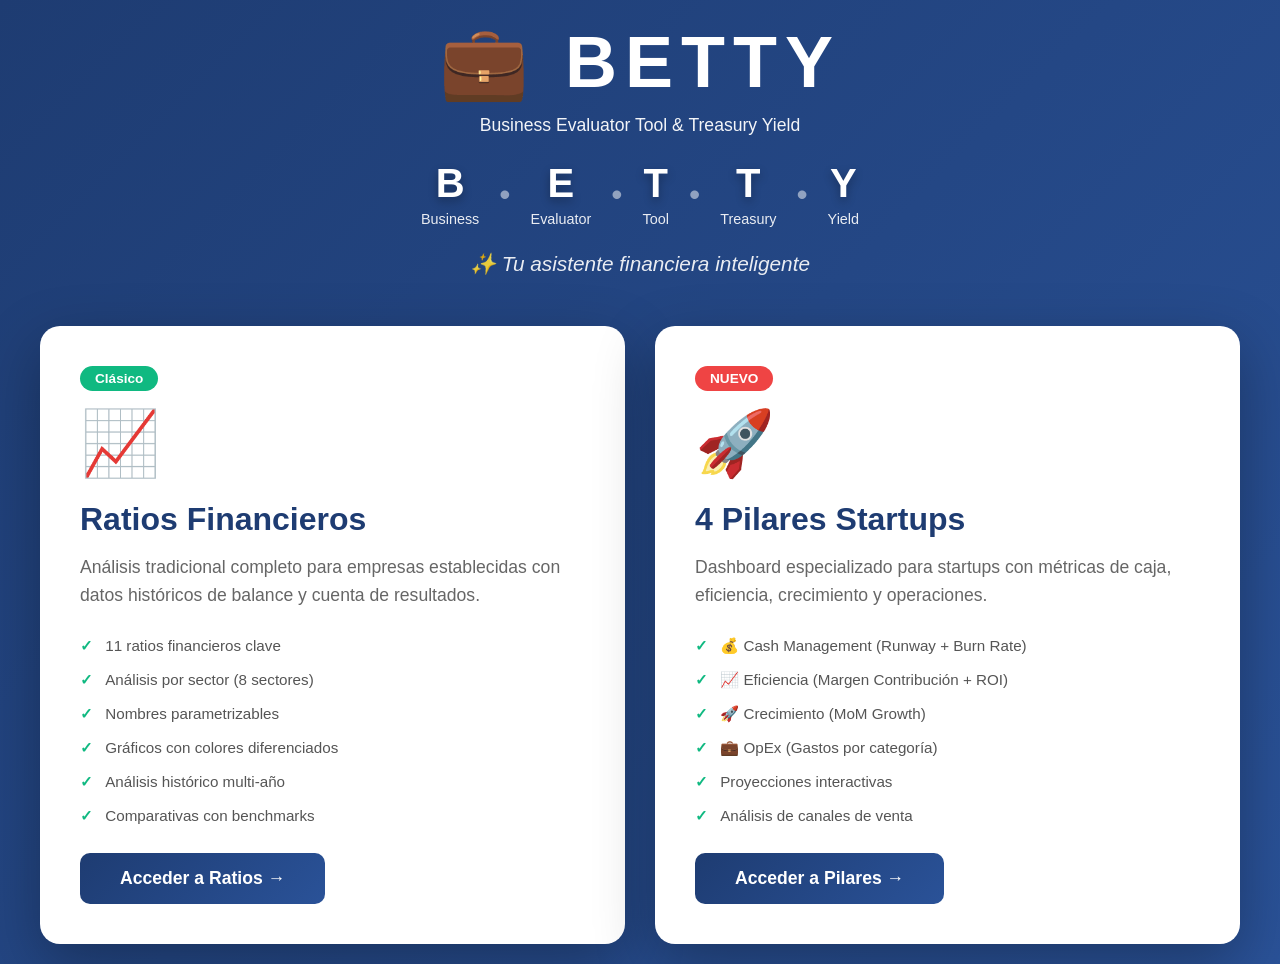
==== templates/index.html @ 8366deec "feat: BETTY v4.0 - Correcciones + estilos" ====
<!DOCTYPE html>
<html lang="es">
<head>
    <meta charset="UTF-8">
    <meta name="viewport" content="width=device-width, initial-scale=1.0">
    <title>BETTY - Business Evaluator Tool & Treasury Yield</title>
    <style>
        * {
            margin: 0;
            padding: 0;
            box-sizing: border-box;
        }

        body {
            font-family: -apple-system, BlinkMacSystemFont, 'Segoe UI', Roboto, Oxygen, Ubuntu, Cantarell, sans-serif;
            background: linear-gradient(135deg, #1e3c72 0%, #2a5298 100%);
            min-height: 100vh;
            display: flex;
            align-items: center;
            justify-content: center;
            padding: 20px;
        }

        .container {
            max-width: 1200px;
            width: 100%;
        }

        .header {
            text-align: center;
            color: white;
            margin-bottom: 50px;
        }

        .header h1 {
            font-size: 4.5em;
            margin-bottom: 10px;
            font-weight: 700;
            letter-spacing: 8px;
        }

        .header .subtitle {
            font-size: 1.1em;
            opacity: 0.95;
            margin-bottom: 25px;
            font-weight: 500;
        }

        .betty-meaning {
            display: flex;
            justify-content: center;
            align-items: center;
            gap: 15px;
            margin: 25px 0;
            flex-wrap: wrap;
        }

        .betty-letter {
            display: flex;
            flex-direction: column;
            align-items: center;
            gap: 5px;
        }

        .betty-letter .letter {
            font-size: 2.5em;
            font-weight: 700;
            color: #fff;
            text-shadow: 0 4px 10px rgba(0, 0, 0, 0.3);
        }

        .betty-letter .word {
            font-size: 0.9em;
            opacity: 0.9;
            font-weight: 500;
        }

        .betty-separator {
            font-size: 2em;
            opacity: 0.5;
            margin: 0 5px;
        }

        .tagline {
            font-size: 1.2em;
            opacity: 0.95;
            font-style: italic;
            margin-top: 15px;
        }

        .header p {
            font-size: 1.3em;
            opacity: 0.9;
        }

        .mode-selector {
            display: grid;
            grid-template-columns: repeat(auto-fit, minmax(450px, 1fr));
            gap: 30px;
            margin-top: 40px;
        }

        .mode-card {
            background: white;
            border-radius: 20px;
            padding: 40px;
            box-shadow: 0 20px 60px rgba(0, 0, 0, 0.3);
            transition: all 0.3s ease;
            cursor: pointer;
            text-decoration: none;
            color: inherit;
            display: block;
        }

        .mode-card:hover {
            transform: translateY(-10px);
            box-shadow: 0 30px 80px rgba(0, 0, 0, 0.4);
        }

        .mode-icon {
            font-size: 4em;
            margin-bottom: 20px;
        }

        .mode-card h2 {
            color: #1e3c72;
            font-size: 2em;
            margin-bottom: 15px;
        }

        .mode-card p {
            color: #666;
            font-size: 1.1em;
            line-height: 1.6;
            margin-bottom: 20px;
        }

        .mode-features {
            list-style: none;
            padding: 0;
            margin-top: 20px;
        }

        .mode-features li {
            padding: 8px 0;
            color: #555;
            font-size: 0.95em;
        }

        .mode-features li:before {
            content: "✓ ";
            color: #10b981;
            font-weight: bold;
            margin-right: 8px;
        }

        .mode-button {
            display: inline-block;
            background: linear-gradient(135deg, #1e3c72 0%, #2a5298 100%);
            color: white;
            padding: 15px 40px;
            border-radius: 10px;
            font-size: 1.1em;
            font-weight: 600;
            margin-top: 20px;
            transition: all 0.3s ease;
        }

        .mode-card:hover .mode-button {
            background: linear-gradient(135deg, #2a5298 0%, #3b6fc5 100%);
            transform: scale(1.05);
        }

        .badge {
            display: inline-block;
            background: #10b981;
            color: white;
            padding: 5px 15px;
            border-radius: 20px;
            font-size: 0.85em;
            font-weight: 600;
            margin-bottom: 15px;
        }

        .badge.new {
            background: #ef4444;
        }

        @media (max-width: 768px) {
            .header h1 {
                font-size: 3em;
                letter-spacing: 5px;
            }

            .header .subtitle {
                font-size: 0.85em;
            }

            .betty-meaning {
                gap: 10px;
            }

            .betty-letter .letter {
                font-size: 2em;
            }

            .betty-letter .word {
                font-size: 0.75em;
            }

            .betty-separator {
                font-size: 1.5em;
            }

            .tagline {
                font-size: 1em;
            }

            .mode-selector {
                grid-template-columns: 1fr;
            }

            .mode-card {
                padding: 30px;
            }
        }
    </style>
</head>
<body>
    <div class="container">
        <div class="header">
            <h1>💼 BETTY</h1>
            <p class="subtitle">Business Evaluator Tool & Treasury Yield</p>
            
            <div class="betty-meaning">
                <div class="betty-letter">
                    <div class="letter">B</div>
                    <div class="word">Business</div>
                </div>
                <span class="betty-separator">•</span>
                <div class="betty-letter">
                    <div class="letter">E</div>
                    <div class="word">Evaluator</div>
                </div>
                <span class="betty-separator">•</span>
                <div class="betty-letter">
                    <div class="letter">T</div>
                    <div class="word">Tool</div>
                </div>
                <span class="betty-separator">•</span>
                <div class="betty-letter">
                    <div class="letter">T</div>
                    <div class="word">Treasury</div>
                </div>
                <span class="betty-separator">•</span>
                <div class="betty-letter">
                    <div class="letter">Y</div>
                    <div class="word">Yield</div>
                </div>
            </div>
            
            <p class="tagline">✨ Tu asistente financiera inteligente</p>
        </div>

        <div class="mode-selector">
            <!-- Modo Ratios Tradicionales -->
            <a href="/ratios" class="mode-card">
                <span class="badge">Clásico</span>
                <div class="mode-icon">📈</div>
                <h2>Ratios Financieros</h2>
                <p>Análisis tradicional completo para empresas establecidas con datos históricos de balance y cuenta de resultados.</p>
                
                <ul class="mode-features">
                    <li>11 ratios financieros clave</li>
                    <li>Análisis por sector (8 sectores)</li>
                    <li>Nombres parametrizables</li>
                    <li>Gráficos con colores diferenciados</li>
                    <li>Análisis histórico multi-año</li>
                    <li>Comparativas con benchmarks</li>
                </ul>

                <div class="mode-button">Acceder a Ratios →</div>
            </a>

            <!-- Modo 4 Pilares Startups -->
            <a href="/pilares" class="mode-card">
                <span class="badge new">NUEVO</span>
                <div class="mode-icon">🚀</div>
                <h2>4 Pilares Startups</h2>
                <p>Dashboard especializado para startups con métricas de caja, eficiencia, crecimiento y operaciones.</p>
                
                <ul class="mode-features">
                    <li>💰 Cash Management (Runway + Burn Rate)</li>
                    <li>📈 Eficiencia (Margen Contribución + ROI)</li>
                    <li>🚀 Crecimiento (MoM Growth)</li>
                    <li>💼 OpEx (Gastos por categoría)</li>
                    <li>Proyecciones interactivas</li>
                    <li>Análisis de canales de venta</li>
                </ul>

                <div class="mode-button">Acceder a Pilares →</div>
            </a>
        </div>
    </div>
</body>
</html>
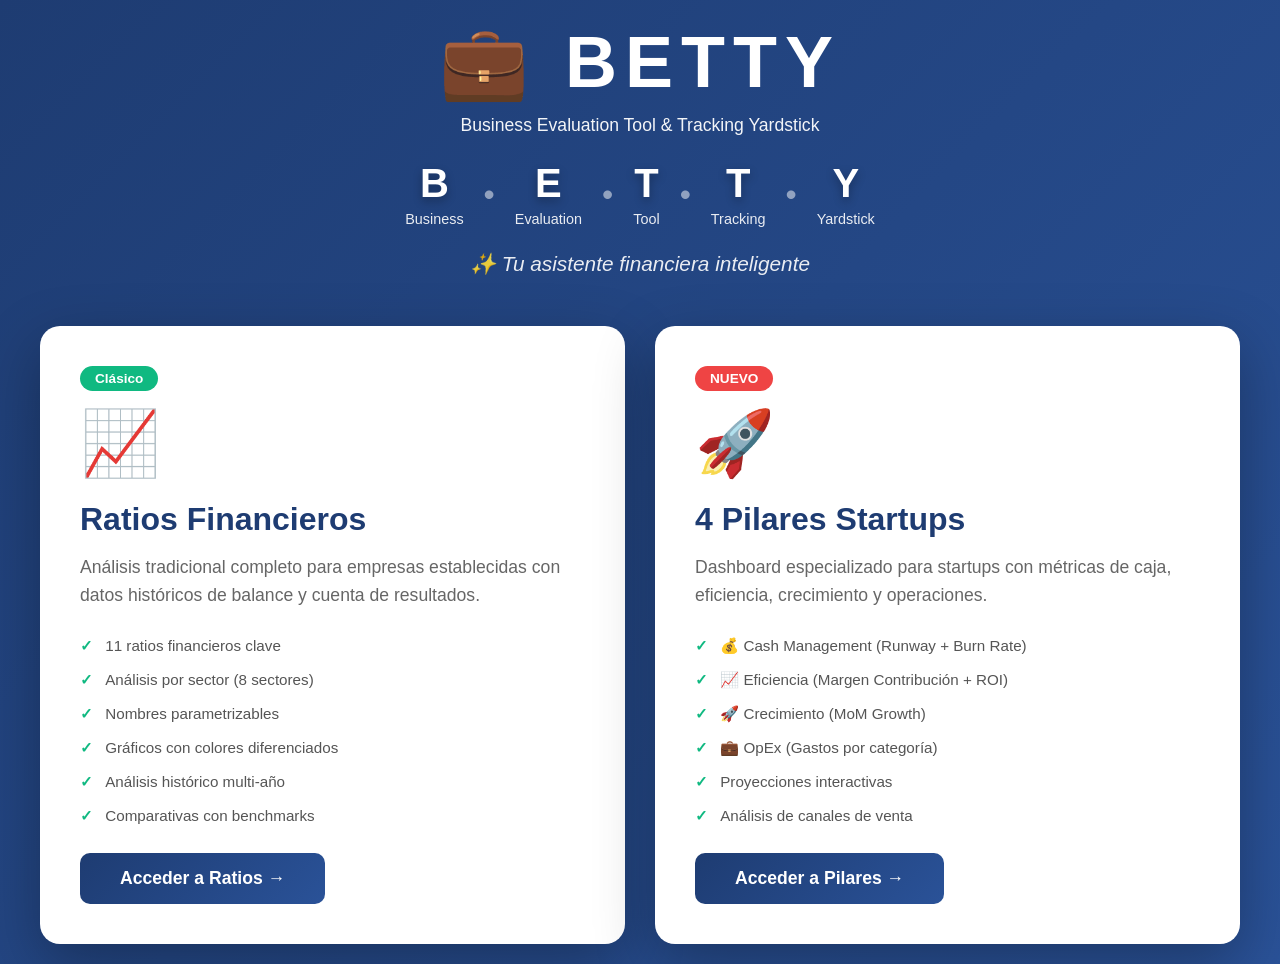
==== commit 7fae95d6: "Renombra acronimo BETTY, unifica bandas de interpretacion con el Glosario y agrega documentos de TFM" ====
--- a/templates/index.html
+++ b/templates/index.html
@@ -3,7 +3,7 @@
 <head>
     <meta charset="UTF-8">
     <meta name="viewport" content="width=device-width, initial-scale=1.0">
-    <title>BETTY - Business Evaluator Tool & Treasury Yield</title>
+    <title>BETTY - Business Evaluation Tool & Tracking Yardstick</title>
     <style>
         * {
             margin: 0;
@@ -230,8 +230,8 @@
     <div class="container">
         <div class="header">
             <h1>💼 BETTY</h1>
-            <p class="subtitle">Business Evaluator Tool & Treasury Yield</p>
-            
+            <p class="subtitle">Business Evaluation Tool & Tracking Yardstick</p>
+
             <div class="betty-meaning">
                 <div class="betty-letter">
                     <div class="letter">B</div>
@@ -240,7 +240,7 @@
                 <span class="betty-separator">•</span>
                 <div class="betty-letter">
                     <div class="letter">E</div>
-                    <div class="word">Evaluator</div>
+                    <div class="word">Evaluation</div>
                 </div>
                 <span class="betty-separator">•</span>
                 <div class="betty-letter">
@@ -250,12 +250,12 @@
                 <span class="betty-separator">•</span>
                 <div class="betty-letter">
                     <div class="letter">T</div>
-                    <div class="word">Treasury</div>
+                    <div class="word">Tracking</div>
                 </div>
                 <span class="betty-separator">•</span>
                 <div class="betty-letter">
                     <div class="letter">Y</div>
-                    <div class="word">Yield</div>
+                    <div class="word">Yardstick</div>
                 </div>
             </div>
             
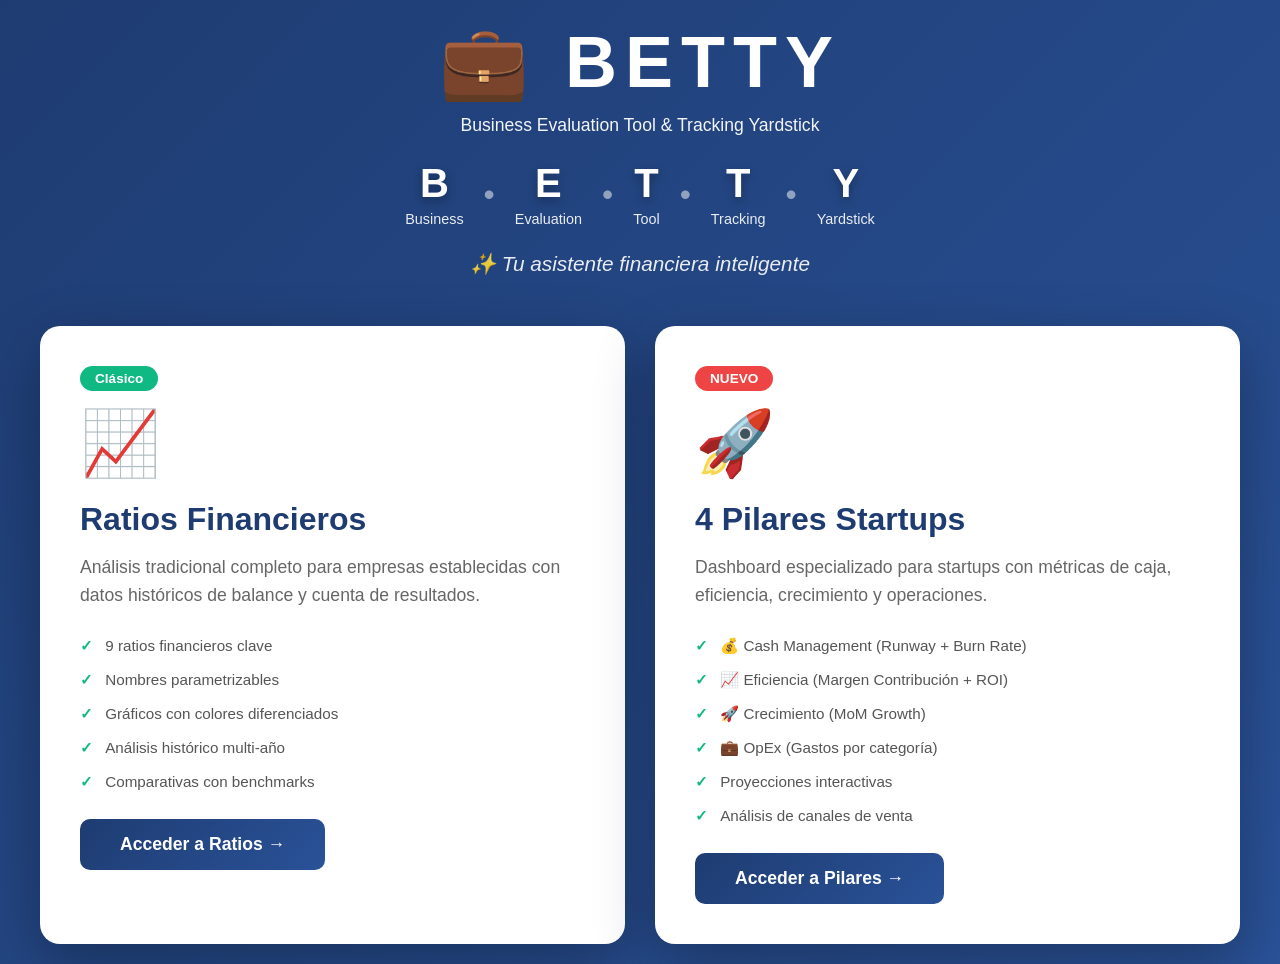
==== commit 0db37fc6: "Corrige conteo a 9 ratios, elimina analisis por sector y arregla numeracion de glosarios Co-Authored" ====
--- a/templates/index.html
+++ b/templates/index.html
@@ -271,8 +271,7 @@
                 <p>Análisis tradicional completo para empresas establecidas con datos históricos de balance y cuenta de resultados.</p>
                 
                 <ul class="mode-features">
-                    <li>11 ratios financieros clave</li>
-                    <li>Análisis por sector (8 sectores)</li>
+                    <li>9 ratios financieros clave</li>
                     <li>Nombres parametrizables</li>
                     <li>Gráficos con colores diferenciados</li>
                     <li>Análisis histórico multi-año</li>
